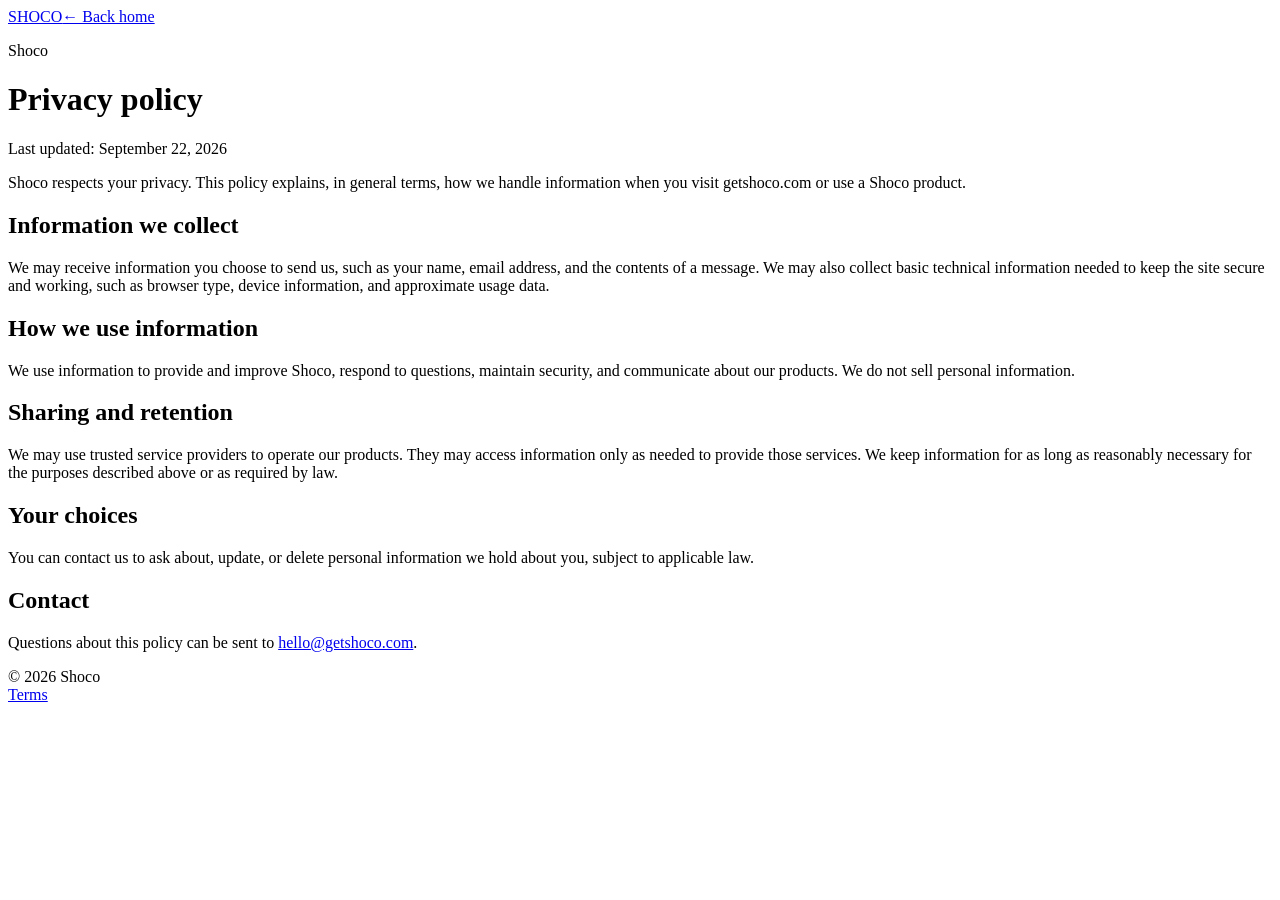
==== public/privacy/index.html @ 17609934 "Initial public Shoco website" ====
<!doctype html>
<html lang="en">
  <head>
    <meta charset="UTF-8" />
    <meta name="viewport" content="width=device-width, initial-scale=1" />
    <title>Privacy — Shoco</title>
    <link rel="icon" href="/assets/shoco-logo-stacked.png" type="image/png" />
    <link rel="stylesheet" href="/styles.css" />
  </head>
  <body>
    <div class="site-shell legal-shell">
      <header class="site-header"><a class="wordmark" href="/" aria-label="Shoco home"><img src="/assets/shoco-logo-stacked.png" alt="" /><span>SHOCO</span></a><a class="back-link" href="/">← Back home</a></header>
      <main class="legal-page">
        <p class="eyebrow">Shoco</p>
        <h1>Privacy policy</h1>
        <p class="updated">Last updated: September 22, 2026</p>
        <p>Shoco respects your privacy. This policy explains, in general terms, how we handle information when you visit getshoco.com or use a Shoco product.</p>
        <h2>Information we collect</h2>
        <p>We may receive information you choose to send us, such as your name, email address, and the contents of a message. We may also collect basic technical information needed to keep the site secure and working, such as browser type, device information, and approximate usage data.</p>
        <h2>How we use information</h2>
        <p>We use information to provide and improve Shoco, respond to questions, maintain security, and communicate about our products. We do not sell personal information.</p>
        <h2>Sharing and retention</h2>
        <p>We may use trusted service providers to operate our products. They may access information only as needed to provide those services. We keep information for as long as reasonably necessary for the purposes described above or as required by law.</p>
        <h2>Your choices</h2>
        <p>You can contact us to ask about, update, or delete personal information we hold about you, subject to applicable law.</p>
        <h2>Contact</h2>
        <p>Questions about this policy can be sent to <a href="mailto:hello@getshoco.com">hello@getshoco.com</a>.</p>
      </main>
      <footer class="site-footer"><span>© 2026 Shoco</span><div><a href="/terms">Terms</a></div></footer>
    </div>
  </body>
</html>
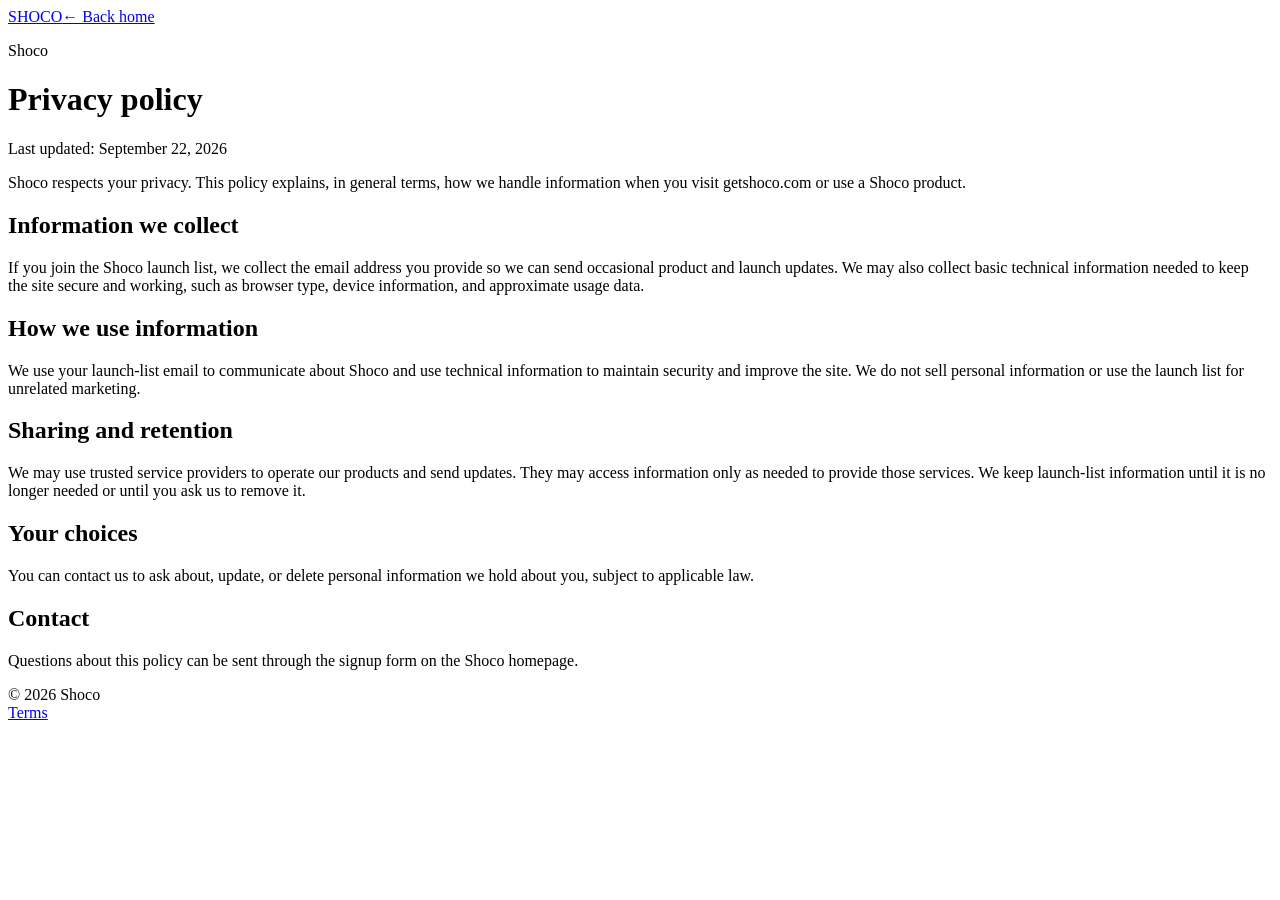
==== commit 6a75b8f0: "Add launch list signup service" ====
--- a/public/privacy/index.html
+++ b/public/privacy/index.html
@@ -16,15 +16,15 @@
         <p class="updated">Last updated: September 22, 2026</p>
         <p>Shoco respects your privacy. This policy explains, in general terms, how we handle information when you visit getshoco.com or use a Shoco product.</p>
         <h2>Information we collect</h2>
-        <p>We may receive information you choose to send us, such as your name, email address, and the contents of a message. We may also collect basic technical information needed to keep the site secure and working, such as browser type, device information, and approximate usage data.</p>
+        <p>If you join the Shoco launch list, we collect the email address you provide so we can send occasional product and launch updates. We may also collect basic technical information needed to keep the site secure and working, such as browser type, device information, and approximate usage data.</p>
         <h2>How we use information</h2>
-        <p>We use information to provide and improve Shoco, respond to questions, maintain security, and communicate about our products. We do not sell personal information.</p>
+        <p>We use your launch-list email to communicate about Shoco and use technical information to maintain security and improve the site. We do not sell personal information or use the launch list for unrelated marketing.</p>
         <h2>Sharing and retention</h2>
-        <p>We may use trusted service providers to operate our products. They may access information only as needed to provide those services. We keep information for as long as reasonably necessary for the purposes described above or as required by law.</p>
+        <p>We may use trusted service providers to operate our products and send updates. They may access information only as needed to provide those services. We keep launch-list information until it is no longer needed or until you ask us to remove it.</p>
         <h2>Your choices</h2>
         <p>You can contact us to ask about, update, or delete personal information we hold about you, subject to applicable law.</p>
         <h2>Contact</h2>
-        <p>Questions about this policy can be sent to <a href="mailto:hello@getshoco.com">hello@getshoco.com</a>.</p>
+        <p>Questions about this policy can be sent through the signup form on the Shoco homepage.</p>
       </main>
       <footer class="site-footer"><span>© 2026 Shoco</span><div><a href="/terms">Terms</a></div></footer>
     </div>
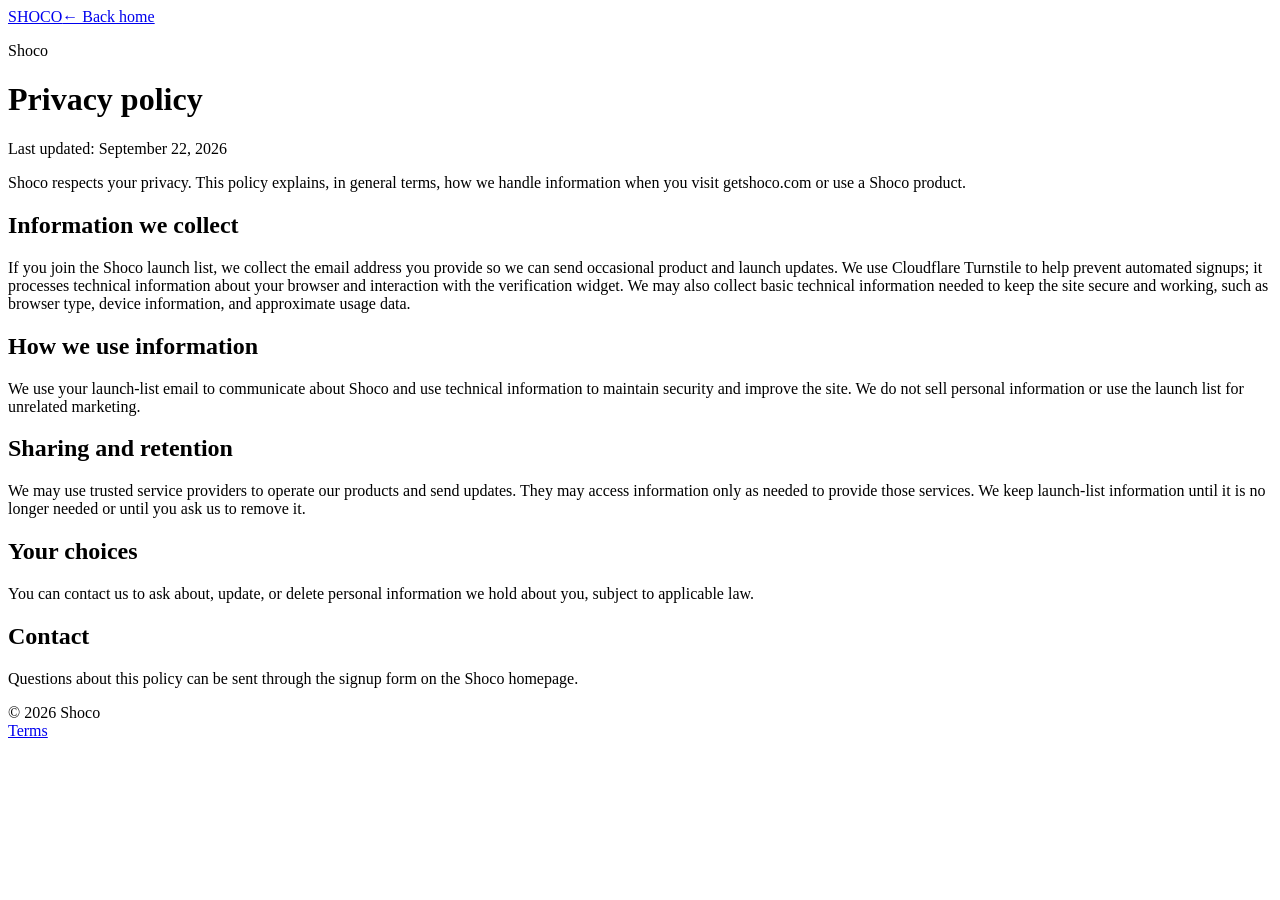
==== commit 622dbd29: "Enable Turnstile-protected launch signup" ====
--- a/public/privacy/index.html
+++ b/public/privacy/index.html
@@ -5,7 +5,7 @@
     <meta name="viewport" content="width=device-width, initial-scale=1" />
     <title>Privacy — Shoco</title>
     <link rel="icon" href="/assets/shoco-logo-stacked.png" type="image/png" />
-    <link rel="stylesheet" href="/styles.css" />
+    <link rel="stylesheet" href="/styles.css?v=20260923-3" />
   </head>
   <body>
     <div class="site-shell legal-shell">
@@ -16,7 +16,7 @@
         <p class="updated">Last updated: September 22, 2026</p>
         <p>Shoco respects your privacy. This policy explains, in general terms, how we handle information when you visit getshoco.com or use a Shoco product.</p>
         <h2>Information we collect</h2>
-        <p>If you join the Shoco launch list, we collect the email address you provide so we can send occasional product and launch updates. We may also collect basic technical information needed to keep the site secure and working, such as browser type, device information, and approximate usage data.</p>
+        <p>If you join the Shoco launch list, we collect the email address you provide so we can send occasional product and launch updates. We use Cloudflare Turnstile to help prevent automated signups; it processes technical information about your browser and interaction with the verification widget. We may also collect basic technical information needed to keep the site secure and working, such as browser type, device information, and approximate usage data.</p>
         <h2>How we use information</h2>
         <p>We use your launch-list email to communicate about Shoco and use technical information to maintain security and improve the site. We do not sell personal information or use the launch list for unrelated marketing.</p>
         <h2>Sharing and retention</h2>
